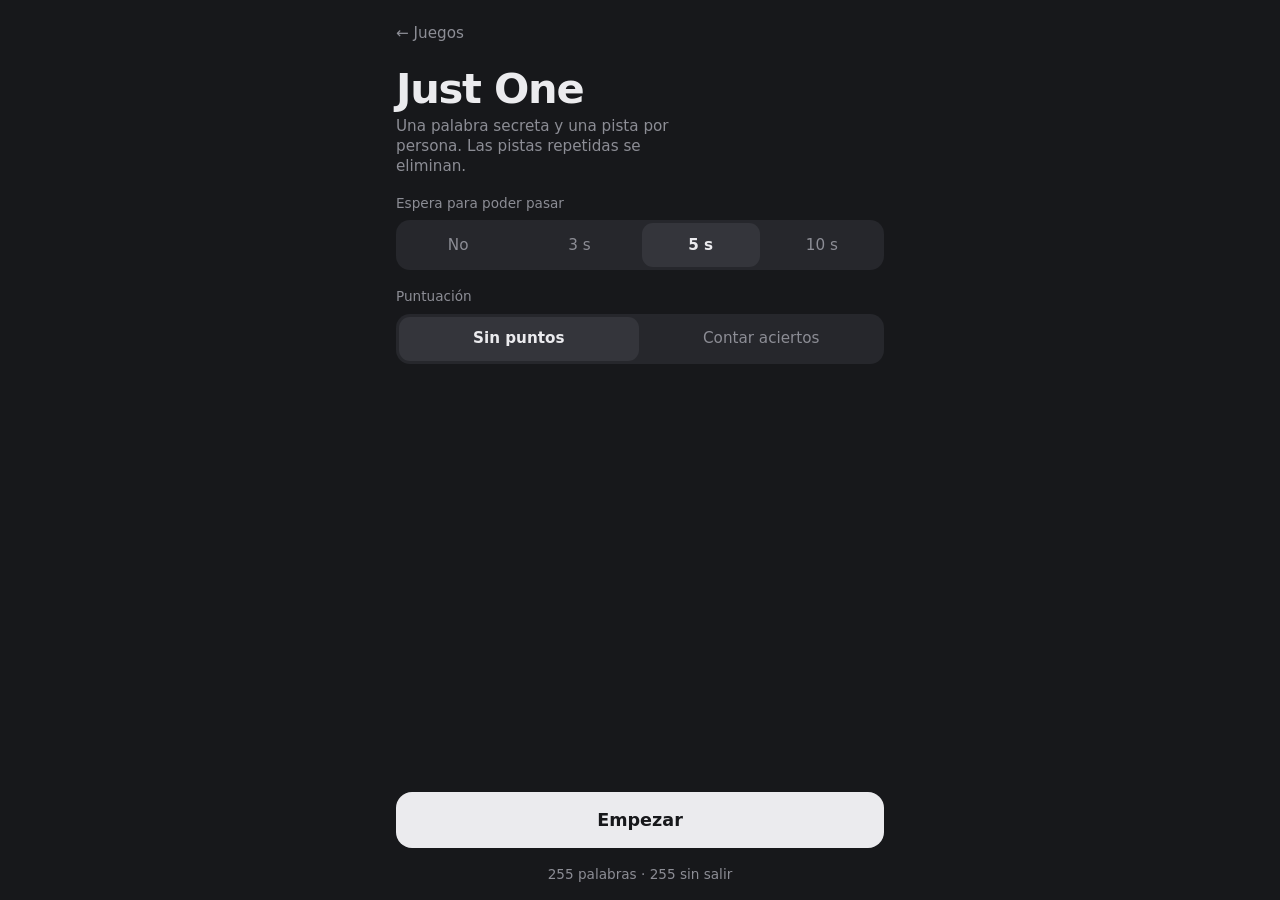
==== juegos/just-one.html @ 2faa9793 "Original game" ====
<!DOCTYPE html>
<html lang="es">
<head>
    <meta charset="UTF-8">
    <meta name="viewport" content="width=device-width, initial-scale=1.0, maximum-scale=1.0, user-scalable=no, viewport-fit=cover">
    <meta name="theme-color" content="#17181b">
    <title>Just One</title>
    <link rel="stylesheet" href="../shared/estilo.css">
</head>
<body>

    <!-- MENÚ -->
    <div id="screen-menu" class="screen menu active">
        <a class="home-link" href="../index.html">← Juegos</a>
        <header class="menu-head">
            <h1>Just One</h1>
            <p>Una palabra secreta y una pista por persona. Las pistas repetidas se eliminan.</p>
        </header>
        <div class="field">
            <span class="field-label">Espera para poder pasar</span>
            <select id="cooldownSelect" data-seg aria-label="Espera para poder pasar">
                <option value="0">No</option>
                <option value="3">3 s</option>
                <option value="5" selected>5 s</option>
                <option value="10">10 s</option>
            </select>
        </div>
        <div class="field">
            <span class="field-label">Puntuación</span>
            <select id="pointsSelect" data-seg aria-label="Puntuación">
                <option value="off" selected>Sin puntos</option>
                <option value="on">Contar aciertos</option>
            </select>
        </div>
        <button class="btn-main" id="btnStart">Empezar</button>
        <p class="hint" id="deckInfo"></p>
    </div>

    <!-- JUEGO -->
    <div id="screen-game" class="screen">
        <div class="bar">
            <button class="small-btn" id="btnMenu">← Menú</button>
            <span class="stat" id="remaining">Quedan --</span>
            <span class="stat" id="score-wrap"><span id="score-board">0</span> pts</span>
        </div>
        <div class="prog"><i id="deckBar"></i></div>
        <p class="turn-label">Enséñalo a todos menos a quien adivina</p>

        <div class="card" id="card">
            <div class="card-inner" id="word-view">
                <div class="kicker">Palabra secreta</div>
                <div class="word" id="palabra">Just One</div>
                <div class="note">Una pista por persona. Las repetidas se eliminan.</div>
            </div>
            <div class="card-inner" id="end-view" hidden>
                <div class="word">Fin</div>
                <p class="note">Habéis visto todas las palabras del mazo.</p>
                <button class="btn-main" id="btnReshuffle">Barajar de nuevo</button>
            </div>
        </div>

        <div class="controls" id="controls">
            <button class="btn btn-pass" id="btnFail">Pasar / Fallo<small>siguiente</small></button>
            <button class="btn btn-success" id="btnHit">Acierto<small>siguiente</small></button>
        </div>
    </div>

    <script src="../shared/common.js"></script>
    <script>
        const listaCompleta = [
            // --- Originales ---
            "Banco", "Carta", "Sirena", "Planta", "Muñeca", "Copa", "Ratón", "Batería", "Mono", "Taco", 
            "Mango", "Cura", "Radio", "Cometa", "Bolsa", "Canguro", "Estrella", "Fuente", "Vela", "Gafas", 
            "Cama", "Llave", "Zapato", "Paraguas", "Espejo", "Tijeras", "Reloj", "Anillo", "Sombrero", "Pantalón", 
            "Camisa", "Calcetín", "Maleta", "Cartera", "Móvil", "Televisión", "Silla", "Mesa", "Puerta", "Ventana", 
            "Plátano", "Pizza", "Huevo", "Chocolate", "Sol", "Nube", "Rosa", "Vaca", "Perro", "Elefante", 
            "León", "Tigre", "Tiburón", "Pez", "Pájaro", "Árbol", "Flor", "Montaña", "Mar", "Río", 
            "Fuego", "Nieve", "Lluvia", "Pirata", "Payaso", "Fantasma", "Vampiro", "Médico", "Bombero", "Policía", 
            "Profesor", "Bruja", "Zombi", "Rey", "Reina", "Bebé", "Abuelo", "Martillo", "Cuchillo", "Tenedor", 
            "Plato", "Vaso", "Botella", "Lápiz", "Papel", "Libro", "Globo", "Pelota", "Guitarra", "Piano", 
            "Coche", "Bicicleta", "Avión", "Barco", "Tren", "Amor", "Boda", "Fiesta", "Navidad", "Verano",
            
            // --- Nuevas (Lugares, Famosos, Cine, Comida, Variedad) ---
            "París", "Egipto", "Londres", "China", "Hospital", "Cárcel", "Biblioteca", "Cine", "Playa", "Desierto",
            "Selva", "Granja", "Castillo", "Escuela", "Circo", "Museo", "Hotel", "Aeropuerto", "Cocina", "Baño",
            "Estadio", "Supermercado", "Iglesia", "Cementerio", "Zoológico", "Piscina", "Batman", "Superman", "Spiderman", "Pikachu",
            "Mario", "Barbie", "Tarzán", "Sherlock", "Drácula", "Frankenstein", "Messi", "Shakira", "Einstein", "Picasso",
            "Papa", "Ninja", "Samurái", "Vikingo", "Mimo", "Alien", "Robot", "Ciborg", "Hulk", "Thor",
            "Yoda", "Minion", "Titanic", "Matrix", "Shrek", "Avatar", "Simpson", "Friends", "Disney", "Netflix",
            "Youtube", "Instagram", "Google", "Wifi", "Internet", "Tetris", "Poker", "Ajedrez", "Fútbol", "Tenis",
            "Baloncesto", "Golf", "Óscar", "Hollywood", "Emoji", "Sushi", "Hamburguesa", "Paella", "Espagueti", "Ensalada",
            "Sopa", "Helado", "Pastel", "Galleta", "Caramelo", "Palomitas", "Cerveza", "Vino", "Leche", "Café",
            "Té", "Zumo", "Miel", "Sal", "Azúcar", "Kétchup", "Dinosaurio", "Dragón", "Unicornio", "Pingüino",
            "Jirafa", "Oso", "Lobo", "Águila", "Serpiente", "Rana", "Mosquito", "Abeja", "Araña", "Volcán",
            "Tornado", "Arcoíris", "Luna", "Universo", "Planeta", "Isla", "Dinero", "Lotería", "Trabajo", "Vacaciones",
            "Regalo", "Beso", "Abrazo", "Música", "Baile", "Foto", "Cámara", "Micrófono", "Auriculares", "Ordenador",
            "Teclado", "Pantalla", "Toalla", "Jabón", "Champú", "Perfume", "Maquillaje", "Cepillo", "Diente", "Lengua",
            "Ojo", "Mano", "Pie", "Corazón", "Cerebro", "Esqueleto", "Momia", "Estatua", "Cuadro", "Basura",
            "Mapa", "Bandera", "Semáforo", "Puente", "Ascensor"
        ];

        const $ = (id) => document.getElementById(id);
        const mazo = new G.Deck('just-one', listaCompleta);
        const cooldown = new G.Cooldown([$("btnFail")]);
        let puntuacion = 0;
        let ajustes = G.store.get('settings:just-one', { cooldown: 5, points: 'off' });

        $("cooldownSelect").value = ajustes.cooldown;
        $("pointsSelect").value = ajustes.points;
        $("deckInfo").innerText = `${mazo.total} palabras · ${mazo.remaining} sin salir`;
        G.segmented();

        function mostrar(id) {
            document.querySelectorAll('.screen').forEach(s => s.classList.remove('active'));
            $(id).classList.add('active');
        }

        function empezar() {
            ajustes = {
                cooldown: parseInt($("cooldownSelect").value, 10),
                points: $("pointsSelect").value
            };
            G.store.set('settings:just-one', ajustes);
            puntuacion = 0;
            $("score-board").innerText = "0";
            $("score-wrap").style.visibility = ajustes.points === 'on' ? 'visible' : 'hidden';
            mostrar('screen-game');
            G.keepAwake(true);
            siguientePalabra();
        }

        function volverAlMenu() {
            if (ajustes.points === 'on' && puntuacion > 0 &&
                !confirm(`Lleváis ${puntuacion} puntos. ¿Volver al menú?`)) return;
            cooldown.stop();
            G.keepAwake(false);
            $("deckInfo").innerText = `${mazo.total} palabras · ${mazo.remaining} sin salir`;
            mostrar('screen-menu');
        }

        let cambiando = false; // evita dobles toques durante la animación

        function gestionarTurno(acierto) {
            if (cambiando) return;
            cambiando = true;
            // Actualizar puntuación si acertó
            if (acierto) {
                puntuacion++;
                $("score-board").innerText = puntuacion;
            }

            // Animación suave de cambio
            const card = $("card");
            card.style.opacity = "0.3";
            card.style.transform = "scale(0.98)";

            setTimeout(() => {
                siguientePalabra();
                card.style.opacity = "";
                card.style.transform = "";
                cambiando = false;
            }, 150);
        }

        function siguientePalabra() {
            const fin = mazo.remaining === 0;
            $("word-view").hidden = fin;
            $("end-view").hidden = !fin;
            $("controls").style.visibility = fin ? 'hidden' : 'visible';
            if (fin) {
                cooldown.stop();
                $("remaining").innerText = "Quedan 0";
                $("deckBar").style.setProperty('--p', 0);
                return;
            }

            $("palabra").innerText = mazo.draw();
            $("remaining").innerText = "Quedan " + mazo.remaining;
            $("deckBar").style.setProperty('--p', mazo.remaining / mazo.total);
            cooldown.start(ajustes.cooldown);
        }

        $("btnStart").addEventListener('click', empezar);
        $("btnMenu").addEventListener('click', volverAlMenu);
        $("btnFail").addEventListener('click', () => gestionarTurno(false));
        $("btnHit").addEventListener('click', () => gestionarTurno(true));
        $("btnReshuffle").addEventListener('click', () => { mazo.reset(); siguientePalabra(); });
    </script>
</body>
</html>
---- shared/estilo.css ----
/* =========================================================
   Estilo "Noche": diseño común de Tabú, Sound Charades y Just One.
   Oscuro suave, colores apagados y fuentes del sistema
   (no descarga nada, funciona sin conexión).
   ========================================================= */
:root {
    --bg: #17181b;        /* fondo */
    --card: #202126;      /* carta y paneles */
    --line: #2b2c32;      /* bordes y pista de la barra de tiempo */
    --soft: #26272c;      /* botones neutros y selectores */
    --soft-2: #34353b;    /* opción elegida */
    --ink: #ebebee;       /* texto */
    --muted: #8c8d95;     /* texto secundario */
    --bad: #ee9a90;       /* Tabú / prohibidas / poco tiempo */
    --bad-bg: rgba(232, 120, 110, .13);
    --ok: #8fd3a6;        /* Acierto */
    --ok-bg: rgba(120, 200, 150, .13);
    --pass: #bdbdc4;      /* Pasar */
    --radius: 20px;
    --btn-radius: 16px;
    color-scheme: dark;
}

* { box-sizing: border-box; -webkit-tap-highlight-color: transparent; }
[hidden] { display: none !important; }

html { height: 100%; }
body {
    margin: 0;
    height: 100vh;
    height: 100dvh;
    overflow: hidden;
    background: var(--bg);
    color: var(--ink);
    font-family: system-ui, -apple-system, "Segoe UI", Roboto, sans-serif;
    line-height: 1.3;
    user-select: none;
    -webkit-user-select: none;
    transition: background-color .15s ease;
}
button, input, select { font: inherit; color: inherit; }
button { cursor: pointer; border: 0; background: none; padding: 0; }
button:focus-visible, a:focus-visible, input:focus-visible { outline: 2px solid var(--ink); outline-offset: 2px; }
p { margin: 0; }

/* ---------- Pantallas ---------- */
.screen {
    display: none;
    flex-direction: column;
    gap: 14px;
    width: 100%;
    max-width: 520px;
    height: 100%;
    margin: 0 auto;
    padding: max(18px, env(safe-area-inset-top)) max(16px, env(safe-area-inset-right))
             max(16px, env(safe-area-inset-bottom)) max(16px, env(safe-area-inset-left));
}
.screen.active { display: flex; }
.screen.center { justify-content: center; }

/* ---------- Menú de cada juego ---------- */
.menu { gap: 18px; overflow-y: auto; }
.home-link { align-self: flex-start; color: var(--muted); text-decoration: none; font-size: .95rem; padding: 6px 0; }
.menu-head h1 { margin: 0; font-size: 2.6rem; font-weight: 700; letter-spacing: -.03em; line-height: 1; }
.menu-head p { margin-top: 8px; color: var(--muted); font-size: .95rem; max-width: 32ch; }

.field { display: flex; flex-direction: column; gap: 8px; }
.field-label { font-size: .85rem; color: var(--muted); }

/* Selector de opciones (lo crea G.segmented a partir de un <select data-seg>) */
.seg {
    display: grid;
    grid-auto-flow: column;
    grid-auto-columns: minmax(0, 1fr);
    gap: 3px;
    padding: 3px;
    border-radius: 14px;
    background: var(--soft);
}
.seg.col { grid-auto-flow: row; }
.seg button {
    min-height: 44px;
    padding: 6px 8px;
    border-radius: 11px;
    font-size: .95rem;
    font-weight: 500;
    color: var(--muted);
    line-height: 1.15;
}
.seg.col button { text-align: left; padding: 10px 14px; }
.seg button.on { background: var(--soft-2); color: var(--ink); font-weight: 600; }

.teams { display: flex; gap: 8px; }
.teams input {
    flex: 1;
    min-width: 0;
    padding: 12px 14px;
    border-radius: 12px;
    border: 1px solid var(--line);
    background: var(--card);
    font-size: 1rem;
    user-select: text;
    -webkit-user-select: text;
}

.btn-main {
    width: 100%;
    min-height: 56px;
    flex: none;
    border-radius: var(--btn-radius);
    background: var(--ink);
    color: var(--bg);
    font-size: 1.1rem;
    font-weight: 600;
    transition: transform .08s;
}
.btn-main:active { transform: scale(.98); }
.menu .btn-main { margin-top: auto; }
.hint { text-align: center; color: var(--muted); font-size: .85rem; }

/* ---------- Preparados / resultado ---------- */
.panel {
    display: flex;
    flex-direction: column;
    gap: 12px;
    padding: 24px 20px;
    text-align: center;
    background: var(--card);
    border: 1px solid var(--line);
    border-radius: var(--radius);
}
.ready-title { font-size: 1.9rem; font-weight: 700; letter-spacing: -.02em; line-height: 1.15; }
.ready-sub, .score-label { color: var(--muted); }
.ready-sub:empty, .score-label:empty { display: none; }
.score-big { font-size: 5rem; font-weight: 700; line-height: 1; letter-spacing: -.04em; font-variant-numeric: tabular-nums; }

.board { display: flex; flex-direction: column; gap: 6px; }
.board-row {
    display: flex;
    justify-content: space-between;
    align-items: center;
    padding: 12px 14px;
    border-radius: 12px;
    background: var(--soft);
    font-size: 1.1rem;
    font-weight: 500;
}
.board-row b { font-size: 1.4rem; font-weight: 600; font-variant-numeric: tabular-nums; }
.board-row.current { box-shadow: inset 0 0 0 1.5px var(--muted); }
.board-row.leader b { color: var(--ok); }

.btn-link { width: 100%; padding: 10px; color: var(--muted); font-size: .95rem; }

/* ---------- Pantalla de juego ---------- */
.bar { display: flex; align-items: center; justify-content: space-between; gap: 10px; min-height: 44px; flex: none; }
.icon-btn {
    width: 44px;
    height: 44px;
    flex: none;
    display: grid;
    place-items: center;
    border-radius: 50%;
    background: var(--soft);
    color: var(--muted);
    font-size: 1rem;
}
.small-btn { height: 40px; padding: 0 14px; border-radius: 999px; background: var(--soft); color: var(--muted); font-size: .9rem; flex: none; }
.clock { font-size: 1.6rem; font-weight: 600; font-variant-numeric: tabular-nums; }
.clock.low { color: var(--bad); }
.stat { min-width: 44px; text-align: right; color: var(--muted); font-size: 1rem; font-variant-numeric: tabular-nums; }

.prog { height: 4px; flex: none; border-radius: 4px; background: var(--line); overflow: hidden; }
.prog i { display: block; height: 100%; width: calc(var(--p, 1) * 100%); background: var(--pass); border-radius: 4px; transition: width 1s linear; }

.turn-label { text-align: center; color: var(--muted); font-size: .95rem; }
.turn-label:empty { display: none; }

.card {
    flex: 1;
    min-height: 0;
    display: flex;
    flex-direction: column;
    align-items: center;
    justify-content: center;
    gap: 10px;
    padding: 24px 20px;
    text-align: center;
    background: var(--card);
    border: 1px solid var(--line);
    border-radius: var(--radius);
    overflow: hidden;
    transition: transform .15s ease, opacity .15s ease;
}
.card-inner { display: flex; flex-direction: column; align-items: center; gap: 10px; }
.kicker { font-size: .75rem; letter-spacing: .14em; text-transform: uppercase; color: var(--muted); }
.word {
    font-size: clamp(2.2rem, 11vw, 3.2rem);
    font-weight: 700;
    line-height: 1.05;
    letter-spacing: -.02em;
    overflow-wrap: anywhere;
    text-wrap: balance;
}
.forbidden-title { margin-top: 18px; }
.forbidden-list { display: flex; flex-direction: column; gap: 8px; }
.forbidden-word { font-size: 1.35rem; font-weight: 500; color: var(--bad); }
.note { color: var(--muted); font-size: 1rem; margin-top: 6px; max-width: 26ch; }

.controls { display: grid; grid-auto-flow: column; grid-auto-columns: minmax(0, 1fr); gap: 10px; flex: none; }
.btn {
    position: relative;
    min-height: 88px;
    padding: 8px 6px;
    display: flex;
    flex-direction: column;
    align-items: center;
    justify-content: center;
    gap: 4px;
    border-radius: var(--btn-radius);
    font-size: 1.15rem;
    font-weight: 600;
    line-height: 1.15;
    transition: transform .08s, opacity .2s;
}
.btn small { font-size: .85rem; font-weight: 500; opacity: .8; font-variant-numeric: tabular-nums; }
.btn:active { transform: scale(.97); }
.btn-fail { background: var(--bad-bg); color: var(--bad); }
.btn-pass { background: var(--soft); color: var(--pass); }
.btn-success { background: var(--ok-bg); color: var(--ok); }

/* Espera para pasar: G.Cooldown añade .cooling y data-cd al botón */
.cooling { opacity: .42; cursor: not-allowed; }
.cooling:active { transform: none; }
.cooling small { display: none; }
.cooling::after {
    content: "espera " attr(data-cd) " s";
    font-size: .85rem;
    font-weight: 500;
    opacity: .8;
}

@media (prefers-reduced-motion: reduce) {
    body, .card, .btn, .btn-main, .prog i { transition: none; }
}
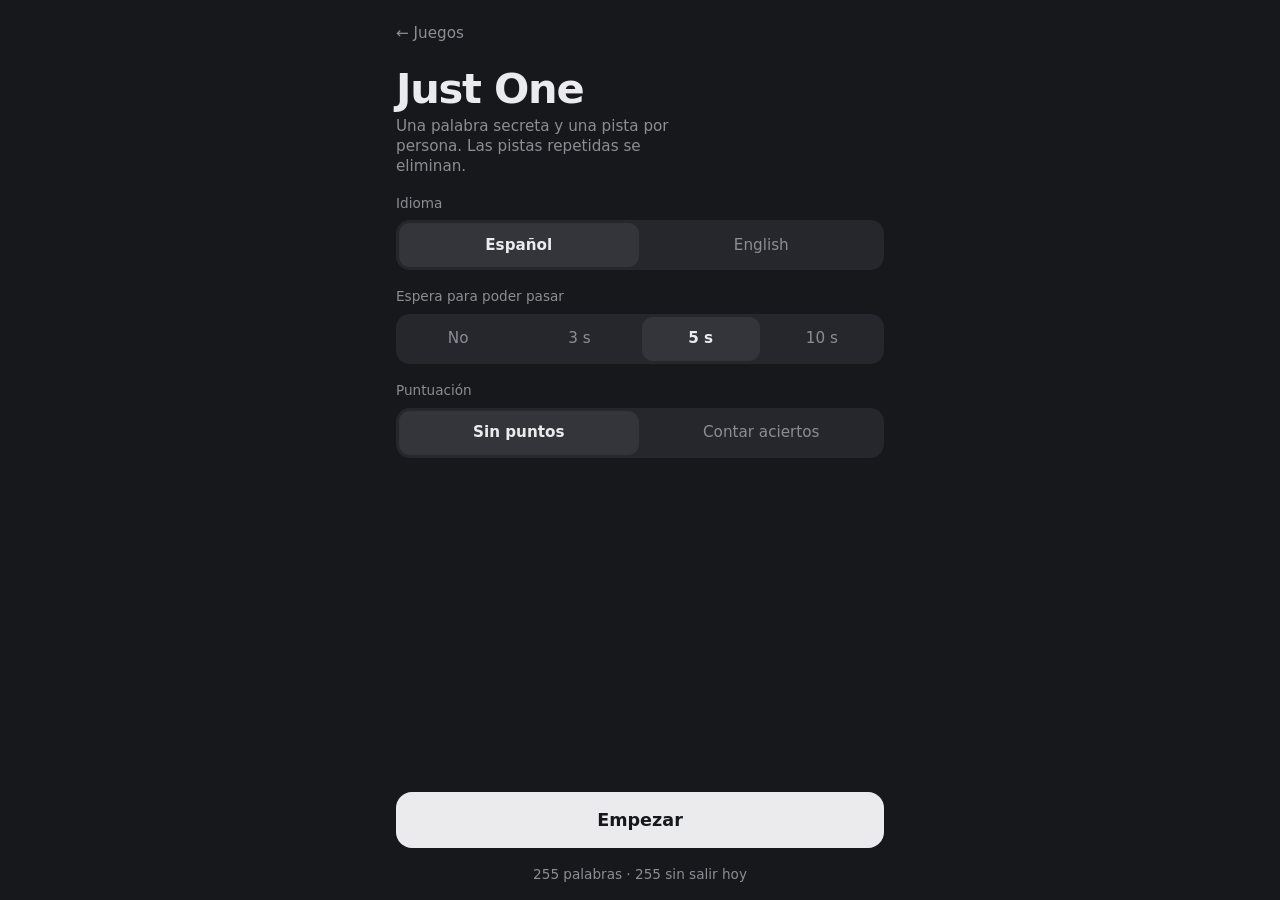
==== commit 910e0240: "English update" ====
--- a/juegos/just-one.html
+++ b/juegos/just-one.html
@@ -11,57 +11,64 @@
 
     <!-- MENÚ -->
     <div id="screen-menu" class="screen menu active">
-        <a class="home-link" href="../index.html">← Juegos</a>
+        <a class="home-link" href="../index.html" data-i18n="home">← Juegos</a>
         <header class="menu-head">
             <h1>Just One</h1>
-            <p>Una palabra secreta y una pista por persona. Las pistas repetidas se eliminan.</p>
+            <p data-i18n="subtitle"></p>
         </header>
         <div class="field">
-            <span class="field-label">Espera para poder pasar</span>
-            <select id="cooldownSelect" data-seg aria-label="Espera para poder pasar">
-                <option value="0">No</option>
+            <span class="field-label" data-i18n="lang">Idioma</span>
+            <select id="langSelect" data-seg aria-label="Idioma / Language">
+                <option value="es">Español</option>
+                <option value="en">English</option>
+            </select>
+        </div>
+        <div class="field">
+            <span class="field-label" data-i18n="cooldown">Espera para poder pasar</span>
+            <select id="cooldownSelect" data-seg data-i18n-aria="cooldown">
+                <option value="0" data-i18n="no">No</option>
                 <option value="3">3 s</option>
                 <option value="5" selected>5 s</option>
                 <option value="10">10 s</option>
             </select>
         </div>
         <div class="field">
-            <span class="field-label">Puntuación</span>
-            <select id="pointsSelect" data-seg aria-label="Puntuación">
-                <option value="off" selected>Sin puntos</option>
-                <option value="on">Contar aciertos</option>
+            <span class="field-label" data-i18n="scoring">Puntuación</span>
+            <select id="pointsSelect" data-seg data-i18n-aria="scoring">
+                <option value="off" selected data-i18n="noPoints">Sin puntos</option>
+                <option value="on" data-i18n="countHits">Contar aciertos</option>
             </select>
         </div>
-        <button class="btn-main" id="btnStart">Empezar</button>
+        <button class="btn-main" id="btnStart" data-i18n="start">Empezar</button>
         <p class="hint" id="deckInfo"></p>
     </div>
 
     <!-- JUEGO -->
     <div id="screen-game" class="screen">
         <div class="bar">
-            <button class="small-btn" id="btnMenu">← Menú</button>
-            <span class="stat" id="remaining">Quedan --</span>
+            <button class="small-btn" id="btnMenu" data-i18n="menu">← Menú</button>
+            <span class="stat" id="remaining"></span>
             <span class="stat" id="score-wrap"><span id="score-board">0</span> pts</span>
         </div>
         <div class="prog"><i id="deckBar"></i></div>
-        <p class="turn-label">Enséñalo a todos menos a quien adivina</p>
+        <p class="turn-label" data-i18n="showIt">Enséñalo a todos menos a quien adivina</p>
 
         <div class="card" id="card">
             <div class="card-inner" id="word-view">
-                <div class="kicker">Palabra secreta</div>
-                <div class="word" id="palabra">Just One</div>
-                <div class="note">Una pista por persona. Las repetidas se eliminan.</div>
+                <div class="kicker" data-i18n="secret">Palabra secreta</div>
+                <div class="word" id="palabra"></div>
+                <div class="note" data-i18n="rule">Una pista por persona. Las repetidas se eliminan.</div>
             </div>
             <div class="card-inner" id="end-view" hidden>
-                <div class="word">Fin</div>
-                <p class="note">Habéis visto todas las palabras del mazo.</p>
-                <button class="btn-main" id="btnReshuffle">Barajar de nuevo</button>
+                <div class="word" data-i18n="theEnd">Fin</div>
+                <p class="note" data-i18n="endNote">Habéis visto todas las palabras del mazo.</p>
+                <button class="btn-main" id="btnReshuffle" data-i18n="reshuffle">Barajar de nuevo</button>
             </div>
         </div>
 
         <div class="controls" id="controls">
-            <button class="btn btn-pass" id="btnFail">Pasar / Fallo<small>siguiente</small></button>
-            <button class="btn btn-success" id="btnHit">Acierto<small>siguiente</small></button>
+            <button class="btn btn-pass" id="btnFail"><span data-i18n="fail">Pasar / Fallo</span><small data-i18n="next">siguiente</small></button>
+            <button class="btn btn-success" id="btnHit"><span data-i18n="correct">Acierto</span><small data-i18n="next">siguiente</small></button>
         </div>
     </div>
 
@@ -99,15 +106,81 @@
             "Mapa", "Bandera", "Semáforo", "Puente", "Ascensor"
         ];
 
+
+        // --- TEXTOS DE LA PANTALLA ---
+        G.T.es = {
+            subtitle: 'Una palabra secreta y una pista por persona. Las pistas repetidas se eliminan.',
+            home: '← Juegos', lang: 'Idioma', cooldown: 'Espera para poder pasar', no: 'No',
+            scoring: 'Puntuación', noPoints: 'Sin puntos', countHits: 'Contar aciertos', start: 'Empezar',
+            menu: '← Menú', showIt: 'Enséñalo a todos menos a quien adivina', secret: 'Palabra secreta',
+            rule: 'Una pista por persona. Las repetidas se eliminan.', theEnd: 'Fin',
+            endNote: 'Habéis visto todas las palabras del mazo.', reshuffle: 'Barajar de nuevo',
+            fail: 'Pasar / Fallo', correct: 'Acierto', next: 'siguiente',
+            deckInfo: '{total} palabras · {left} sin salir hoy', left: 'Quedan {n}',
+            confirmMenu: 'Lleváis {n} puntos. ¿Volver al menú?',
+        };
+        G.T.en = {
+            subtitle: 'One secret word and one clue per person. Duplicate clues are cancelled.',
+            home: '← Games', lang: 'Language', cooldown: 'Wait before passing', no: 'No',
+            scoring: 'Scoring', noPoints: 'No points', countHits: 'Count correct guesses', start: 'Start',
+            menu: '← Menu', showIt: 'Show it to everyone except the guesser', secret: 'Secret word',
+            rule: 'One clue each. Duplicate clues are cancelled.', theEnd: 'The end',
+            endNote: 'You have seen every word in the deck.', reshuffle: 'Shuffle again',
+            fail: 'Pass / Miss', correct: 'Correct', next: 'next',
+            deckInfo: '{total} words · {left} not played today', left: '{n} left',
+            confirmMenu: 'You have {n} points. Back to the menu?',
+        };
+
+        // --- PALABRAS EN INGLÉS (B1-B2, con bastantes de doble sentido) ---
+        const listaIngles = [
+            "Bank", "Letter", "Mermaid", "Plant", "Doll", "Cup", "Mouse", "Battery", "Monkey", "Taco",
+            "Mango", "Priest", "Radio", "Kite", "Bag", "Kangaroo", "Star", "Fountain", "Candle", "Glasses",
+            "Bed", "Key", "Shoe", "Umbrella", "Mirror", "Scissors", "Watch", "Ring", "Hat", "Trousers",
+            "Shirt", "Sock", "Suitcase", "Wallet", "Mobile phone", "Television", "Chair", "Table", "Door", "Window",
+            "Banana", "Pizza", "Egg", "Chocolate", "Sun", "Cloud", "Rose", "Cow", "Dog", "Elephant",
+            "Lion", "Tiger", "Shark", "Fish", "Bird", "Tree", "Flower", "Mountain", "Sea", "River",
+            "Fire", "Snow", "Rain", "Pirate", "Clown", "Ghost", "Vampire", "Doctor", "Firefighter", "Police",
+            "Teacher", "Witch", "Zombie", "King", "Queen", "Baby", "Grandfather", "Hammer", "Knife", "Fork",
+            "Plate", "Glass", "Bottle", "Pencil", "Paper", "Book", "Balloon", "Ball", "Guitar", "Piano",
+            "Car", "Bicycle", "Plane", "Boat", "Train", "Love", "Wedding", "Party", "Christmas", "Summer",
+            "Paris", "Egypt", "London", "China", "Hospital", "Prison", "Library", "Cinema", "Beach", "Desert",
+            "Jungle", "Farm", "Castle", "School", "Circus", "Museum", "Hotel", "Airport", "Kitchen", "Bathroom",
+            "Stadium", "Supermarket", "Church", "Cemetery", "Zoo", "Swimming pool", "Batman", "Superman", "Spider-Man", "Pikachu",
+            "Mario", "Barbie", "Tarzan", "Sherlock", "Dracula", "Frankenstein", "Messi", "Shakira", "Einstein", "Picasso",
+            "Pope", "Ninja", "Samurai", "Viking", "Mime", "Alien", "Robot", "Cyborg", "Hulk", "Thor",
+            "Yoda", "Minion", "Titanic", "Matrix", "Shrek", "Avatar", "Simpsons", "Friends", "Disney", "Netflix",
+            "YouTube", "Instagram", "Google", "Wi-Fi", "Internet", "Tetris", "Poker", "Chess", "Football", "Tennis",
+            "Basketball", "Golf", "Oscar", "Hollywood", "Emoji", "Sushi", "Burger", "Paella", "Spaghetti", "Salad",
+            "Soup", "Ice cream", "Cake", "Biscuit", "Sweets", "Popcorn", "Beer", "Wine", "Milk", "Coffee",
+            "Tea", "Juice", "Honey", "Salt", "Sugar", "Ketchup", "Dinosaur", "Dragon", "Unicorn", "Penguin",
+            "Giraffe", "Bear", "Wolf", "Eagle", "Snake", "Frog", "Mosquito", "Bee", "Spider", "Volcano",
+            "Tornado", "Rainbow", "Moon", "Universe", "Planet", "Island", "Money", "Lottery", "Job", "Holidays",
+            "Present", "Kiss", "Hug", "Music", "Dance", "Photo", "Camera", "Microphone", "Headphones", "Computer",
+            "Keyboard", "Screen", "Towel", "Soap", "Shampoo", "Perfume", "Make-up", "Brush", "Tooth", "Tongue",
+            "Eye", "Hand", "Foot", "Heart", "Brain", "Skeleton", "Mummy", "Statue", "Painting", "Rubbish",
+            "Map", "Flag", "Traffic light", "Bridge", "Lift",
+            "Bat", "Bark", "Spring", "Match", "Pitch", "Seal", "Crane", "Jam", "Date", "Fan",
+            "Bow", "Club", "Rock", "Wave", "Trunk", "Palm", "Fall", "Ruler", "Mint", "Bowl",
+            "Chest", "Stamp", "Tank", "Organ", "Mole", "Space", "Selfie", "Podcast", "Meme", "Festival",
+            "Erasmus", "Vegan", "Hangover", "Minecraft", "Pokémon"
+        ];
+
         const $ = (id) => document.getElementById(id);
-        const mazo = new G.Deck('just-one', listaCompleta);
+        // Un mazo por idioma (deck:just-one y deck:just-one-en)
+        const mazos = {};
+        const mazoDe = (l) => mazos[l] || (mazos[l] = l === 'en'
+            ? new G.Deck('just-one-en', listaIngles)
+            : new G.Deck('just-one', listaCompleta));
+        let mazo = mazoDe(G.lang);
+        const infoMazo = () => { $("deckInfo").innerText = G.t('deckInfo', { total: mazo.total, left: mazo.remaining }); };
         const cooldown = new G.Cooldown([$("btnFail")]);
         let puntuacion = 0;
         let ajustes = G.store.get('settings:just-one', { cooldown: 5, points: 'off' });
 
         $("cooldownSelect").value = ajustes.cooldown;
         $("pointsSelect").value = ajustes.points;
-        $("deckInfo").innerText = `${mazo.total} palabras · ${mazo.remaining} sin salir`;
+        G.initLang((l) => { mazo = mazoDe(l); infoMazo(); });
+        infoMazo();
         G.segmented();
 
         function mostrar(id) {
@@ -131,10 +204,10 @@
 
         function volverAlMenu() {
             if (ajustes.points === 'on' && puntuacion > 0 &&
-                !confirm(`Lleváis ${puntuacion} puntos. ¿Volver al menú?`)) return;
+                !confirm(G.t('confirmMenu', { n: puntuacion }))) return;
             cooldown.stop();
             G.keepAwake(false);
-            $("deckInfo").innerText = `${mazo.total} palabras · ${mazo.remaining} sin salir`;
+            infoMazo();
             mostrar('screen-menu');
         }
 
@@ -169,13 +242,13 @@
             $("controls").style.visibility = fin ? 'hidden' : 'visible';
             if (fin) {
                 cooldown.stop();
-                $("remaining").innerText = "Quedan 0";
+                $("remaining").innerText = G.t('left', { n: 0 });
                 $("deckBar").style.setProperty('--p', 0);
                 return;
             }
 
             $("palabra").innerText = mazo.draw();
-            $("remaining").innerText = "Quedan " + mazo.remaining;
+            $("remaining").innerText = G.t('left', { n: mazo.remaining });
             $("deckBar").style.setProperty('--p', mazo.remaining / mazo.total);
             cooldown.start(ajustes.cooldown);
         }
--- a/shared/estilo.css
+++ b/shared/estilo.css
@@ -238,6 +238,7 @@
     font-weight: 500;
     opacity: .8;
 }
+html[lang="en"] .cooling::after { content: "wait " attr(data-cd) " s"; }
 
 @media (prefers-reduced-motion: reduce) {
     body, .card, .btn, .btn-main, .prog i { transition: none; }
